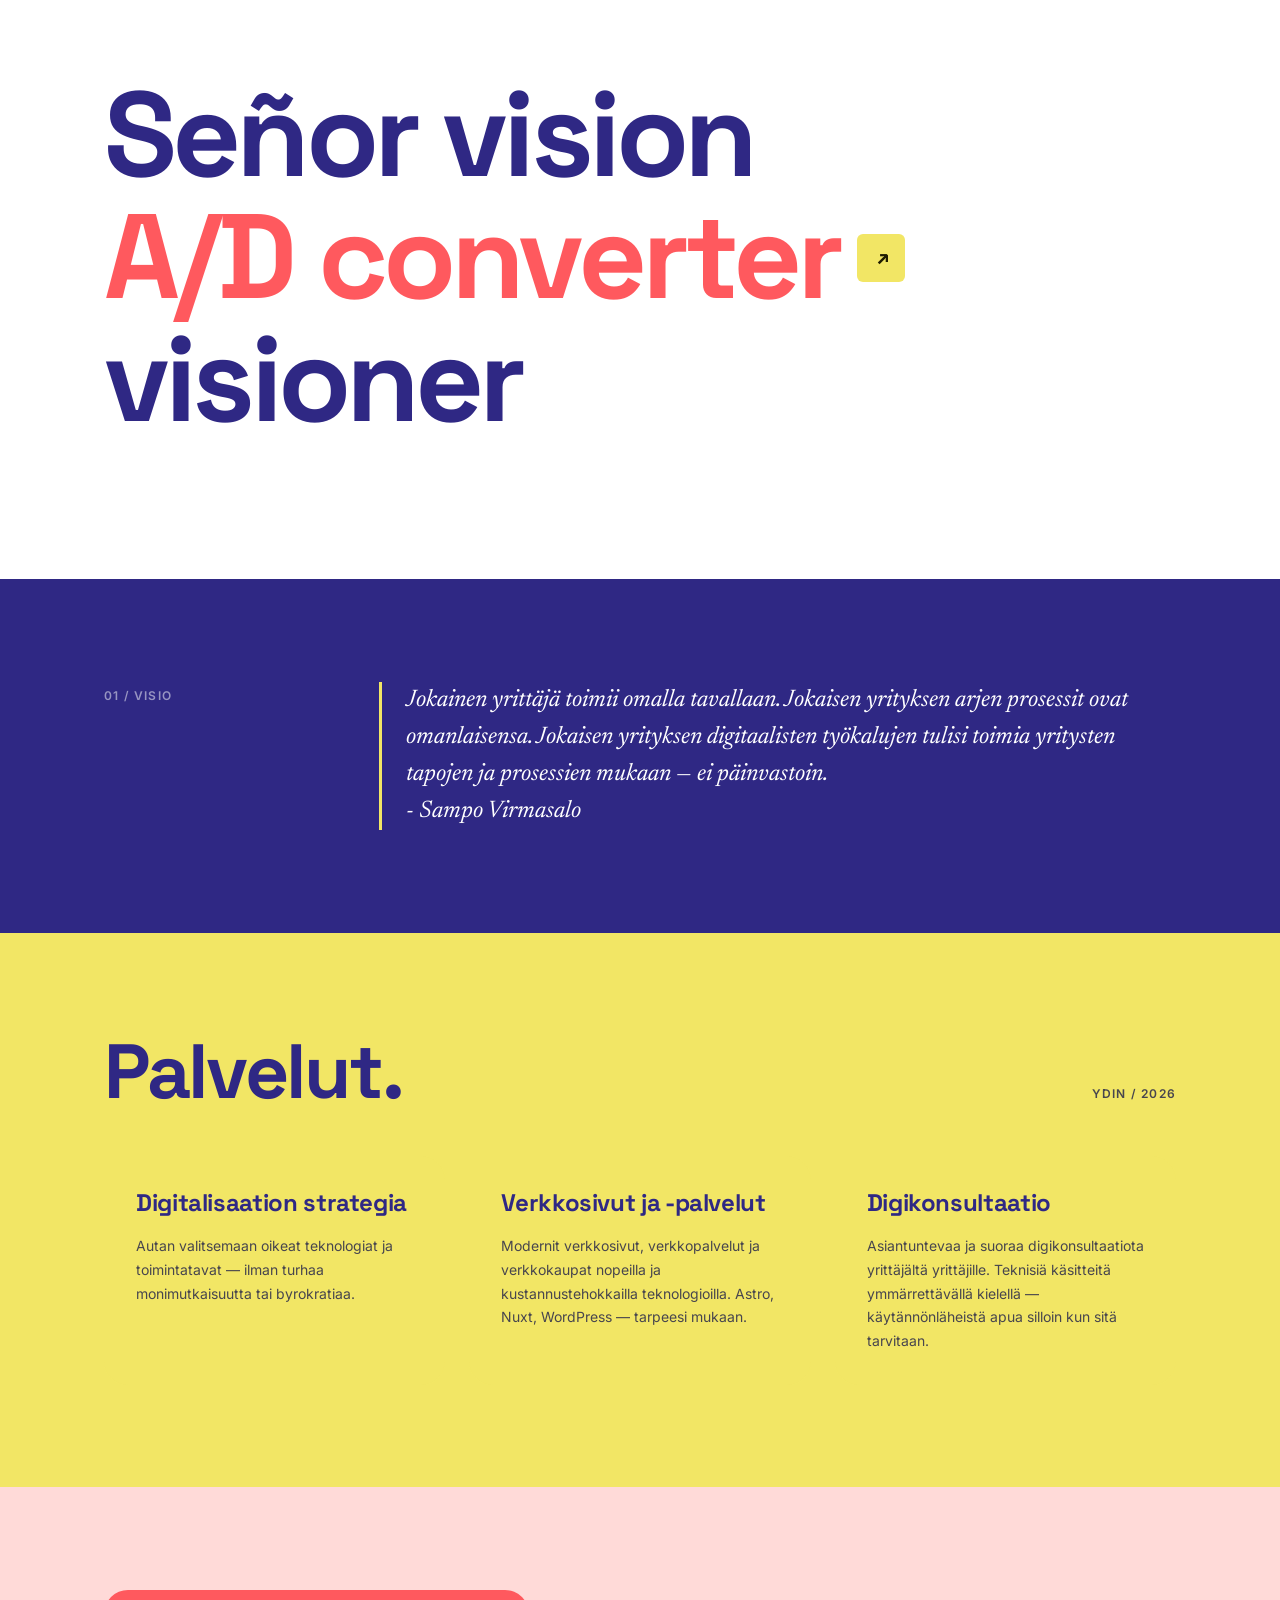
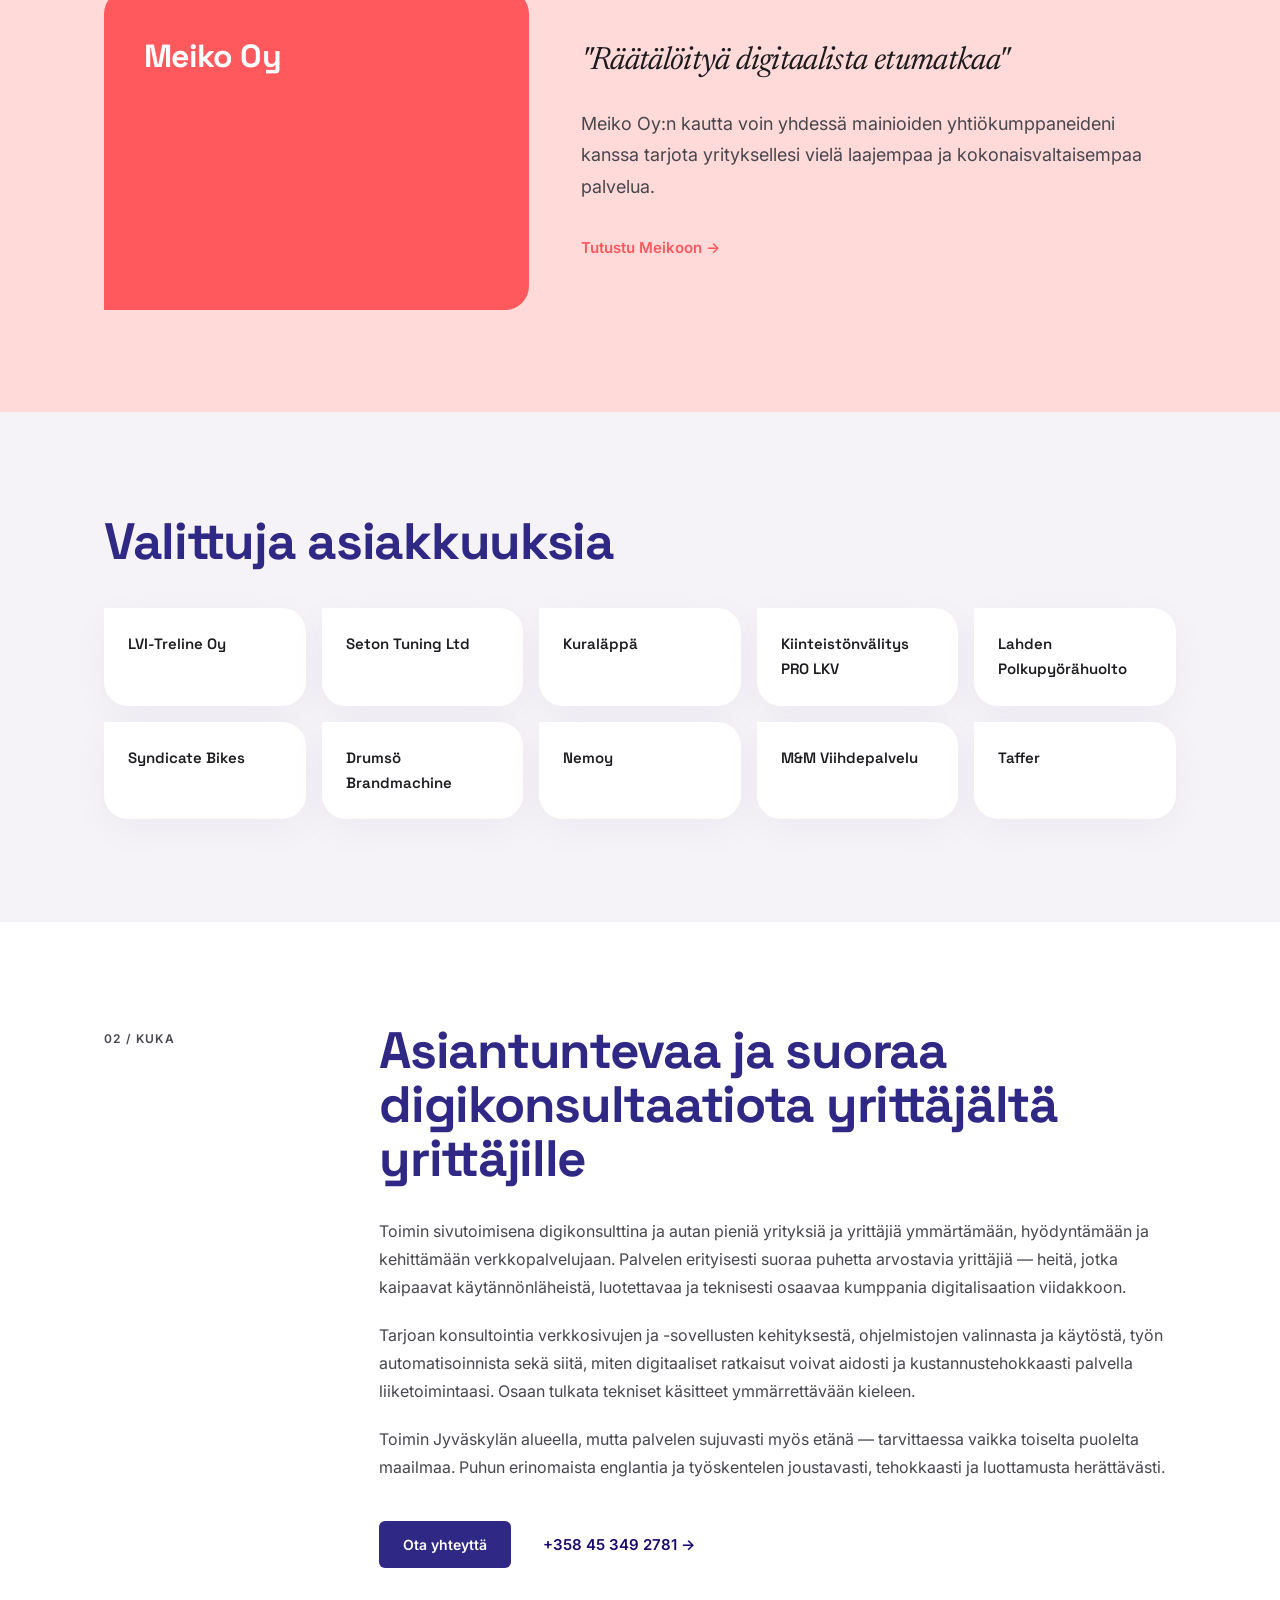
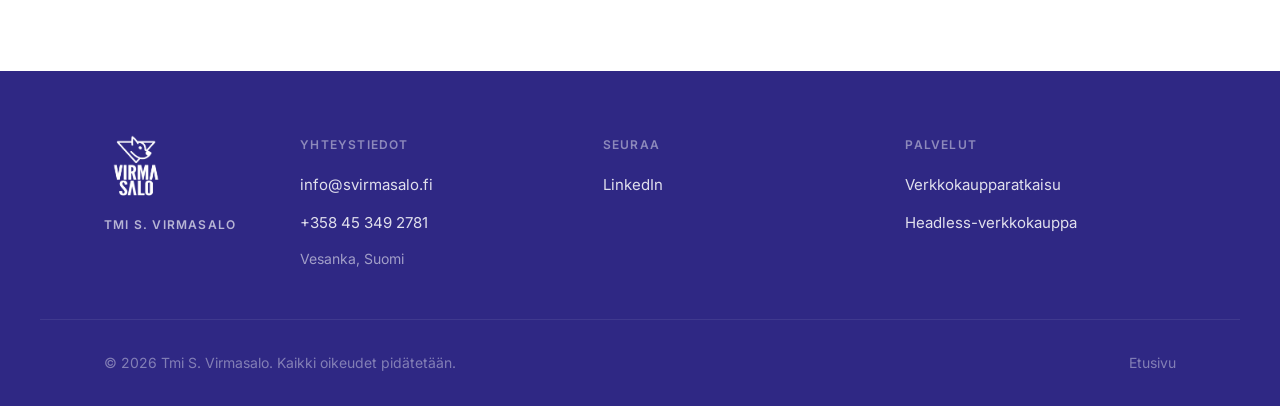
==== index.html @ 7a70f3d6 "🔥" ====
<!DOCTYPE html><html lang="fi"> <head><meta charset="UTF-8"><meta name="viewport" content="width=device-width, initial-scale=1.0"><title>Tmi S. Virmasalo</title><meta name="description" content="Tmi S. Virmasalo tarjoaa verkkoliiketoiminnan ratkaisuja, verkkosivusto-, verkkopalvelu-, verkkokauppa- ja toiminnanohjauskonsultaatiota. Asiantuntevaa digikonsultaatiota yrittäjältä yrittäjille."><link rel="canonical" href="https://svirmasalo.fi"><!-- Open Graph --><meta property="og:title" content="Tmi S. Virmasalo"><meta property="og:description" content="Tmi S. Virmasalo tarjoaa verkkoliiketoiminnan ratkaisuja, verkkosivusto-, verkkopalvelu-, verkkokauppa- ja toiminnanohjauskonsultaatiota. Asiantuntevaa digikonsultaatiota yrittäjältä yrittäjille."><meta property="og:url" content="https://svirmasalo.fi"><meta property="og:type" content="website"><meta property="og:site_name" content="Tmi S. Virmasalo"><meta property="og:image" content="https://svirmasalo.fi/assets/images/svirmasalo-logo-dark.png"><!-- Favicon --><link rel="icon" href="/assets/favicon/favicon.ico" type="image/x-icon"><link rel="icon" href="/assets/favicon/favicon-32x32.png" sizes="32x32" type="image/png"><link rel="icon" href="/assets/favicon/favicon-16x16.png" sizes="16x16" type="image/png"><link rel="apple-touch-icon" href="/assets/favicon/apple-touch-icon.png" sizes="180x180"><link rel="manifest" href="/assets/favicon/site.webmanifest"><!-- Fonts --><link rel="preconnect" href="https://fonts.googleapis.com"><link rel="preconnect" href="https://fonts.gstatic.com" crossorigin><link href="https://fonts.googleapis.com/css2?family=Space+Grotesk:wght@400;500;600;700&family=Newsreader:ital,wght@0,400;0,600;1,400;1,600&family=Inter:wght@400;500;600&display=swap" rel="stylesheet"><!-- Schema.org --><script type="application/ld+json">
      {
        "@context": "https://schema.org",
        "@type": "LocalBusiness",
        "name": "Tmi S. Virmasalo",
        "image": "https://svirmasalo.fi/assets/images/svirmasalo-logo-dark.png",
        "url": "https://svirmasalo.fi",
        "telephone": "+358453492781",
        "priceRange": "500-10000",
        "address": {
          "@type": "PostalAddress",
          "addressLocality": "Vesanka",
          "postalCode": "41940",
          "addressCountry": "FI"
        },
        "sameAs": ["https://www.linkedin.com/in/sampovirmasalo/"]
      }
    </script><script type="application/ld+json">
      {
        "@context": "https://schema.org",
        "@type": "Person",
        "name": "Sampo Virmasalo",
        "url": "https://svirmasalo.fi",
        "sameAs": "https://www.linkedin.com/in/sampovirmasalo/",
        "jobTitle": "Ohjelmistokehittäjä ja -konsultti",
        "worksFor": { "@type": "Organization", "name": "Tmi S. Virmasalo" }
      }
    </script><!-- Clarity (production only) --><script type="module">(window.location.hostname==="svirmasalo.fi"||window.location.hostname==="www.svirmasalo.fi")&&function(e,i,n,s,a,o,t){e[n]=e[n]||function(){(e[n].q=e[n].q||[]).push(arguments)},o=i.createElement(s),o.async=1,o.src="https://www.clarity.ms/tag/"+a,t=i.getElementsByTagName(s)[0],t.parentNode.insertBefore(o,t)}(window,document,"clarity","script","s6qa5ofepy");</script><link rel="stylesheet" href="/_astro/headless-verkkokaupan-perusteet.ozKaLNu5.css">
<link rel="stylesheet" href="/_astro/index.BFuuK-xe.css"></head> <body>   <section class="hero" data-astro-cid-j7pv25f6> <div class="container hero-inner" data-astro-cid-j7pv25f6> <div class="hero-headline-wrap" data-astro-cid-j7pv25f6> <h1 class="hero-headline display-xl" data-astro-cid-j7pv25f6> <span class="hero-line" data-astro-cid-j7pv25f6>Señor vision</span> <span class="hero-line hero-line--accent" data-astro-cid-j7pv25f6>
A/D converter
<a href="#palvelut" class="btn-arrow" aria-label="Siirry palveluihin" data-astro-cid-j7pv25f6>&#x2197;</a> </span> <span class="hero-line" data-astro-cid-j7pv25f6>visioner</span> </h1> </div> <div class="hero-sub" data-astro-cid-j7pv25f6> <p class="body-lg hero-desc" data-astro-cid-j7pv25f6></p> </div> </div> </section>  <section class="vision" data-astro-cid-j7pv25f6> <div class="container vision-inner" data-astro-cid-j7pv25f6> <div class="vision-label" data-astro-cid-j7pv25f6> <span class="label-md vision-tag" data-astro-cid-j7pv25f6>01 / Visio</span> </div> <div class="vision-body" data-astro-cid-j7pv25f6> <p class="vision-quote serif" data-astro-cid-j7pv25f6>
Jokainen yrittäjä toimii omalla tavallaan. Jokaisen yrityksen arjen
          prosessit ovat omanlaisensa. Jokaisen yrityksen digitaalisten
          työkalujen tulisi toimia yritysten tapojen ja prosessien mukaan&nbsp;—
          ei päinvastoin.<br data-astro-cid-j7pv25f6> <span data-astro-cid-j7pv25f6>- Sampo Virmasalo</span> </p> </div> </div> </section>  <section class="services section-pad" id="palvelut" data-astro-cid-j7pv25f6> <div class="container" data-astro-cid-j7pv25f6> <div class="services-header" data-astro-cid-j7pv25f6> <h2 class="display-lg services-title" data-astro-cid-j7pv25f6>Palvelut.</h2> <span class="label-md services-tag" data-astro-cid-j7pv25f6>Ydin / 2026</span> </div> <div class="services-grid" data-astro-cid-j7pv25f6> <article class="service-card card-notch" data-astro-cid-j7pv25f6> <h3 class="title-md service-card-title" data-astro-cid-j7pv25f6>Digitalisaation strategia</h3> <p class="body-sm service-card-desc" data-astro-cid-j7pv25f6>
Autan valitsemaan oikeat teknologiat ja toimintatavat — ilman turhaa
            monimutkaisuutta tai byrokratiaa.
</p> </article> <article class="service-card card-notch" data-astro-cid-j7pv25f6> <h3 class="title-md service-card-title" data-astro-cid-j7pv25f6>Verkkosivut ja -palvelut</h3> <p class="body-sm service-card-desc" data-astro-cid-j7pv25f6>
Modernit verkkosivut, verkkopalvelut ja verkkokaupat nopeilla ja
            kustannustehokkailla teknologioilla. Astro, Nuxt, WordPress —
            tarpeesi mukaan.
</p> </article> <article class="service-card card-notch" data-astro-cid-j7pv25f6> <h3 class="title-md service-card-title" data-astro-cid-j7pv25f6>Digikonsultaatio</h3> <p class="body-sm service-card-desc" data-astro-cid-j7pv25f6>
Asiantuntevaa ja suoraa digikonsultaatiota yrittäjältä yrittäjille.
            Teknisiä käsitteitä ymmärrettävällä kielellä — käytännönläheistä
            apua silloin kun sitä tarvitaan.
</p> </article> </div> </div> </section>  <section class="partnership section-pad" data-astro-cid-j7pv25f6> <div class="container partnership-inner" data-astro-cid-j7pv25f6> <div class="partnership-badge card-notch-alt" data-astro-cid-j7pv25f6> <div class="partnership-badge-text" data-astro-cid-j7pv25f6> <h2 class="title-lg partnership-name" data-astro-cid-j7pv25f6>Meiko Oy</h2> </div> </div> <div class="partnership-content" data-astro-cid-j7pv25f6> <blockquote class="partnership-quote serif title-lg" data-astro-cid-j7pv25f6>
"Räätälöityä digitaalista etumatkaa"
</blockquote> <p class="body-lg partnership-desc" data-astro-cid-j7pv25f6>
Meiko Oy:n kautta voin yhdessä mainioiden yhtiökumppaneideni kanssa
          tarjota yrityksellesi vielä laajempaa ja kokonaisvaltaisempaa
          palvelua.
</p> <a href="https://meiko.fi" class="btn-ghost" rel="noopener noreferrer" target="_blank" data-astro-cid-j7pv25f6>
Tutustu Meikoon &#x2192;
</a> </div> </div> </section>  <section class="clients section-pad" data-astro-cid-j7pv25f6> <div class="container" data-astro-cid-j7pv25f6> <h2 class="title-xl clients-title" data-astro-cid-j7pv25f6>Valittuja asiakkuuksia</h2> <div class="clients-grid" data-astro-cid-j7pv25f6> <a href="/lvi-treline-sai-modernin-ja-huolettoman-astro-verkkosivun" class="client-card card-notch" data-astro-cid-j7pv25f6>
LVI-Treline Oy
</a> <a href="/moderni-lahestymistapa-yksinkertaisen-verkkokaupan-toteutukseen-seton-tuning" class="client-card card-notch" data-astro-cid-j7pv25f6>
Seton Tuning Ltd
</a> <a href="/raataloity-verkkopalvelu-suomen-johtavalle-maastopyoramedialle-kuralappa" class="client-card card-notch" data-astro-cid-j7pv25f6>
Kuraläppä
</a> <a href="/kiinteistonvalitys-pro-case-esimerkki" class="client-card card-notch" data-astro-cid-j7pv25f6>
Kiinteistönvälitys PRO LKV
</a> <a href="https://pyorakauppa.fi" class="client-card card-notch" rel="noopener noreferrer" target="_blank" data-astro-cid-j7pv25f6>
Lahden Polkupyörähuolto
</a> <a href="https://4130.fi" class="client-card card-notch" rel="noopener noreferrer" target="_blank" data-astro-cid-j7pv25f6>
Syndicate Bikes
</a> <a href="https://brandmachine.fi" class="client-card card-notch" rel="noopener noreferrer" target="_blank" data-astro-cid-j7pv25f6>
Drumsö Brandmachine
</a> <a href="https://nemoy.fi" class="client-card card-notch" rel="noopener noreferrer" target="_blank" data-astro-cid-j7pv25f6>
Nemoy
</a> <a href="https://viihdepalvelu.fi" class="client-card card-notch" rel="noopener noreferrer" target="_blank" data-astro-cid-j7pv25f6>
M&amp;M Viihdepalvelu
</a> <a href="https://taffer.fi" class="client-card card-notch" rel="noopener noreferrer" target="_blank" data-astro-cid-j7pv25f6>
Taffer
</a> </div> </div> </section>  <section class="about section-pad" data-astro-cid-j7pv25f6> <div class="container about-inner" data-astro-cid-j7pv25f6> <div class="about-label" data-astro-cid-j7pv25f6> <span class="label-md about-tag" data-astro-cid-j7pv25f6>02 / Kuka</span> </div> <div class="about-body" data-astro-cid-j7pv25f6> <h2 class="title-xl about-heading" data-astro-cid-j7pv25f6>
Asiantuntevaa ja suoraa digikonsultaatiota yrittäjältä yrittäjille
</h2> <div class="about-text prose" data-astro-cid-j7pv25f6> <p data-astro-cid-j7pv25f6>
Toimin sivutoimisena digikonsulttina ja autan pieniä yrityksiä ja
            yrittäjiä ymmärtämään, hyödyntämään ja kehittämään
            verkkopalvelujaan. Palvelen erityisesti suoraa puhetta arvostavia
            yrittäjiä — heitä, jotka kaipaavat käytännönläheistä, luotettavaa ja
            teknisesti osaavaa kumppania digitalisaation viidakkoon.
</p> <p data-astro-cid-j7pv25f6>
Tarjoan konsultointia verkkosivujen ja -sovellusten kehityksestä,
            ohjelmistojen valinnasta ja käytöstä, työn automatisoinnista sekä
            siitä, miten digitaaliset ratkaisut voivat aidosti ja
            kustannustehokkaasti palvella liiketoimintaasi. Osaan tulkata
            tekniset käsitteet ymmärrettävään kieleen.
</p> <p data-astro-cid-j7pv25f6>
Toimin Jyväskylän alueella, mutta palvelen sujuvasti myös etänä —
            tarvittaessa vaikka toiselta puolelta maailmaa. Puhun erinomaista
            englantia ja työskentelen joustavasti, tehokkaasti ja luottamusta
            herättävästi.
</p> </div> <div class="about-contact" data-astro-cid-j7pv25f6> <a href="mailto:info@svirmasalo.fi" class="btn btn-primary" data-astro-cid-j7pv25f6>
Ota yhteyttä
</a> <a href="tel:+358453492781" class="btn-ghost" data-astro-cid-j7pv25f6>
+358&nbsp;45&nbsp;349&nbsp;2781 &#x2192;
</a> </div> </div> </div> </section>  <footer class="site-footer" data-astro-cid-sz7xmlte> <div class="container footer-inner" data-astro-cid-sz7xmlte> <div class="footer-brand" data-astro-cid-sz7xmlte> <a href="/" class="footer-logo-link" aria-label="Etusivulle" data-astro-cid-sz7xmlte> <img src="/assets/images/svirmasalo-logo-dark.png" alt="Tmi S. Virmasalo logo" width="64" height="64" class="footer-logo" data-astro-cid-sz7xmlte> </a> <span class="footer-brand-name label-md" data-astro-cid-sz7xmlte>Tmi S. Virmasalo</span> </div> <div class="footer-cols" data-astro-cid-sz7xmlte> <div class="footer-col" data-astro-cid-sz7xmlte> <p class="label-md footer-col-heading" data-astro-cid-sz7xmlte>Yhteystiedot</p> <ul class="footer-links" data-astro-cid-sz7xmlte> <li data-astro-cid-sz7xmlte><a href="mailto:info@svirmasalo.fi" data-astro-cid-sz7xmlte>info@svirmasalo.fi</a></li> <li data-astro-cid-sz7xmlte><a href="tel:+358453492781" data-astro-cid-sz7xmlte>+358&nbsp;45&nbsp;349&nbsp;2781</a></li> <li class="body-sm" style="color: var(--on-primary); opacity: 0.55;" data-astro-cid-sz7xmlte>Vesanka, Suomi</li> </ul> </div> <div class="footer-col" data-astro-cid-sz7xmlte> <p class="label-md footer-col-heading" data-astro-cid-sz7xmlte>Seuraa</p> <ul class="footer-links" data-astro-cid-sz7xmlte> <li data-astro-cid-sz7xmlte> <a href="https://www.linkedin.com/in/sampovirmasalo/" rel="noopener noreferrer" target="_blank" data-astro-cid-sz7xmlte>
LinkedIn
</a> </li> </ul> </div> <div class="footer-col" data-astro-cid-sz7xmlte> <p class="label-md footer-col-heading" data-astro-cid-sz7xmlte>Palvelut</p> <ul class="footer-links" data-astro-cid-sz7xmlte> <li data-astro-cid-sz7xmlte><a href="/verkkokaupparatkaisu" data-astro-cid-sz7xmlte>Verkkokaupparatkaisu</a></li> <li data-astro-cid-sz7xmlte><a href="/headless-verkkokaupan-perusteet" data-astro-cid-sz7xmlte>Headless-verkkokauppa</a></li> </ul> </div> </div> </div> <div class="container footer-bottom" data-astro-cid-sz7xmlte> <p class="body-sm footer-copy" data-astro-cid-sz7xmlte>
&copy; 2026 Tmi S. Virmasalo. Kaikki oikeudet pidätetään.
</p> <nav class="footer-legal" aria-label="Juridinen" data-astro-cid-sz7xmlte> <a href="/" class="body-sm" data-astro-cid-sz7xmlte>Etusivu</a> </nav> </div> </footer>  </body></html>
---- _astro/headless-verkkokaupan-perusteet.ozKaLNu5.css ----
:root{--primary: #180A6F;--primary-container: #2F2884;--primary-fixed: #E3DFFF;--on-primary: #FFFFFF;--secondary: #676000;--secondary-fixed: #F2E665;--on-secondary-fixed:#1F1C00;--tertiary: #4C0009;--tertiary-fixed: #FFDAD8;--tertiary-accent: #FF595E;--surface: #FBF8FD;--surface-dim: #DAD8DC;--surface-container-lowest: #FFFFFF;--surface-container-low: #F5F3F7;--surface-container: #EFEDF2;--surface-container-high: #E9E7EC;--surface-container-highest: #E3E1E6;--on-surface: #1C1B1F;--on-surface-variant: #48464E;--outline-variant: #CAC8CF;--font-display: "Space Grotesk", system-ui, sans-serif;--font-serif: "Newsreader", Georgia, serif;--font-body: "Inter", system-ui, sans-serif;--sp-1: .25rem;--sp-2: .5rem;--sp-3: .75rem;--sp-4: 1rem;--sp-5: 1.25rem;--sp-6: 1.5rem;--sp-8: 2rem;--sp-10: 2.5rem;--sp-12: 3rem;--sp-16: 4rem;--sp-20: 5rem;--sp-24: 6rem;--sp-32: 8rem;--radius-sm: .25rem;--radius-md: .375rem;--radius-lg: .75rem;--radius-xl: 1.5rem;--radius-2xl: 2rem;--radius-full: 9999px;--shadow-ambient: 0 10px 40px 0 rgba(24, 10, 111, .04);--shadow-float: 0 20px 40px 0 rgba(24, 10, 111, .08);--container-max: 1200px;--grid-gap: clamp(var(--sp-6), 4vw, var(--sp-16));--section-pad-y: clamp(var(--sp-16), 8vw, var(--sp-32));--page-pad-x: clamp(var(--sp-6), 6vw, var(--sp-16))}*,*:before,*:after{box-sizing:border-box;margin:0;padding:0}html{scroll-behavior:smooth}body{font-family:var(--font-body);font-size:1rem;line-height:1.65;color:var(--on-surface);background:var(--surface);-webkit-font-smoothing:antialiased}img,svg{display:block;max-width:100%;height:auto}a{color:inherit;text-underline-offset:3px}a:hover{opacity:.75}ul,ol{list-style:none}h1,h2,h3,h4,h5,h6{font-family:var(--font-display);font-weight:700;line-height:1.05;letter-spacing:-.025em}.display-xl{font-size:clamp(3.5rem,10vw,7.5rem);line-height:.92;letter-spacing:-.04em}.display-lg{font-size:clamp(2.5rem,6vw,5rem);line-height:.95;letter-spacing:-.03em}.title-xl{font-size:clamp(2rem,4vw,3.5rem);line-height:1.05;letter-spacing:-.025em}.title-lg{font-size:clamp(1.5rem,2.5vw,2.25rem);line-height:1.15;letter-spacing:-.02em}.title-md{font-size:clamp(1.125rem,2vw,1.5rem);line-height:1.25;letter-spacing:-.015em}.body-lg{font-size:1.125rem;line-height:1.75;font-family:var(--font-body);font-weight:400}.body-md{font-size:1rem;line-height:1.65}.body-sm{font-size:.875rem;line-height:1.6;font-family:var(--font-body)}.label-md{font-family:var(--font-body);font-size:.75rem;font-weight:600;letter-spacing:.1em;text-transform:uppercase}.serif{font-family:var(--font-serif);font-weight:400}.container{width:100%;max-width:var(--container-max);margin-inline:auto;padding-inline:var(--page-pad-x)}.section-pad{padding-block:var(--section-pad-y)}.btn{display:inline-flex;align-items:center;gap:var(--sp-2);font-family:var(--font-body);font-size:.875rem;font-weight:600;text-decoration:none;border:none;cursor:pointer;transition:opacity .2s ease,transform .2s ease;border-radius:var(--radius-md);padding:var(--sp-3) var(--sp-6)}.btn:hover{opacity:.88}.btn-primary{background:var(--primary-container);color:var(--on-primary)}.btn-secondary{background:var(--secondary-fixed);color:var(--on-secondary-fixed)}.btn-arrow{display:inline-flex;align-items:center;justify-content:center;width:3rem;height:3rem;background:var(--secondary-fixed);color:var(--on-secondary-fixed);border-radius:var(--radius-md);text-decoration:none;font-size:1.25rem;font-weight:700;transition:transform .2s ease;flex-shrink:0}.btn-arrow:hover{transform:translate(3px,-3px);opacity:1}.btn-ghost{display:inline-flex;align-items:center;gap:var(--sp-2);background:transparent;color:var(--primary);font-family:var(--font-body);font-size:.9375rem;font-weight:600;text-decoration:none;padding:0;transition:gap .2s ease}.btn-ghost:hover{gap:var(--sp-4);opacity:1}.card-notch{border-radius:0 var(--radius-xl) var(--radius-xl) var(--radius-xl)}.card-notch-alt{border-radius:var(--radius-xl) var(--radius-xl) var(--radius-xl) 0}.geo-circle{border-radius:var(--radius-full);flex-shrink:0}.geo-accent{display:flex;align-items:center;justify-content:center;position:relative}.prose h2{font-family:var(--font-display);font-size:clamp(1.25rem,2.5vw,1.875rem);font-weight:700;letter-spacing:-.02em;margin-top:var(--sp-12);margin-bottom:var(--sp-4);color:var(--on-surface)}.prose h2:first-child{margin-top:0}.prose h3{font-family:var(--font-display);font-size:1.125rem;font-weight:700;margin-top:var(--sp-8);margin-bottom:var(--sp-3)}.prose p{font-size:1rem;line-height:1.75;margin-bottom:var(--sp-5);color:var(--on-surface-variant)}.prose p:last-child{margin-bottom:0}.prose ul,.prose ol{padding-left:var(--sp-6);margin-bottom:var(--sp-5)}.prose ul{list-style:disc}.prose ol{list-style:decimal}.prose li{font-size:1rem;line-height:1.75;margin-bottom:var(--sp-2);color:var(--on-surface-variant)}.prose strong{font-weight:700;color:var(--on-surface)}.prose em{font-style:italic}.prose a{color:var(--primary-container);text-decoration:underline}.prose blockquote{border-left:3px solid var(--secondary-fixed);padding:var(--sp-4) var(--sp-6);background:var(--surface-container-low);border-radius:0 var(--radius-lg) var(--radius-lg) 0;margin-block:var(--sp-8);font-family:var(--font-serif);font-size:1.125rem;line-height:1.7;color:var(--on-surface)}.prose img{border-radius:var(--radius-lg);margin-block:var(--sp-8);width:100%}@media (max-width: 768px){.hide-mobile{display:none!important}}@media (min-width: 769px){.hide-desktop{display:none!important}}.site-footer[data-astro-cid-sz7xmlte]{background:var(--primary-container);color:var(--on-primary);padding-top:var(--sp-16);padding-bottom:var(--sp-8)}.footer-inner[data-astro-cid-sz7xmlte]{display:grid;grid-template-columns:auto 1fr;gap:var(--sp-16);align-items:start;padding-bottom:var(--sp-12)}.footer-brand[data-astro-cid-sz7xmlte]{display:flex;flex-direction:column;align-items:flex-start;gap:var(--sp-4)}.footer-logo-link[data-astro-cid-sz7xmlte]{text-decoration:none;opacity:1}.footer-logo-link[data-astro-cid-sz7xmlte]:hover{opacity:.85}.footer-logo[data-astro-cid-sz7xmlte]{width:64px;height:64px;border-radius:var(--radius-md);filter:brightness(0) invert(1)}.footer-brand-name[data-astro-cid-sz7xmlte]{color:var(--on-primary);opacity:.65}.footer-cols[data-astro-cid-sz7xmlte]{display:grid;grid-template-columns:repeat(3,1fr);gap:var(--sp-8)}.footer-col-heading[data-astro-cid-sz7xmlte]{color:var(--on-primary);opacity:.45;margin-bottom:var(--sp-4)}.footer-links[data-astro-cid-sz7xmlte]{display:flex;flex-direction:column;gap:var(--sp-3);list-style:none}.footer-links[data-astro-cid-sz7xmlte] a[data-astro-cid-sz7xmlte]{text-decoration:none;font-size:.9375rem;color:var(--on-primary);opacity:.85;transition:opacity .15s}.footer-links[data-astro-cid-sz7xmlte] a[data-astro-cid-sz7xmlte]:hover{opacity:1}.footer-bottom[data-astro-cid-sz7xmlte]{display:flex;align-items:center;justify-content:space-between;padding-top:var(--sp-8);border-top:1px solid rgba(255,255,255,.08)}.footer-copy[data-astro-cid-sz7xmlte]{opacity:.4;color:var(--on-primary)}.footer-legal[data-astro-cid-sz7xmlte]{display:flex;gap:var(--sp-6)}.footer-legal[data-astro-cid-sz7xmlte] a[data-astro-cid-sz7xmlte]{text-decoration:none;color:var(--on-primary);opacity:.4}.footer-legal[data-astro-cid-sz7xmlte] a[data-astro-cid-sz7xmlte]:hover{opacity:.7}@media (max-width: 900px){.footer-inner[data-astro-cid-sz7xmlte]{grid-template-columns:1fr;gap:var(--sp-10)}.footer-cols[data-astro-cid-sz7xmlte]{grid-template-columns:repeat(2,1fr)}}@media (max-width: 560px){.footer-cols[data-astro-cid-sz7xmlte]{grid-template-columns:1fr;gap:var(--sp-8)}.footer-bottom[data-astro-cid-sz7xmlte]{flex-direction:column;align-items:flex-start;gap:var(--sp-4)}}
---- _astro/index.BFuuK-xe.css ----
.hero[data-astro-cid-j7pv25f6]{background:var(--surface-container-lowest);padding-top:var(--sp-20);padding-bottom:var(--sp-16);position:relative;overflow:hidden}.hero-inner[data-astro-cid-j7pv25f6]{display:grid;grid-template-columns:1fr auto;gap:var(--sp-12);align-items:end}.hero-headline-wrap[data-astro-cid-j7pv25f6]{grid-column:1 / -1}.hero-headline[data-astro-cid-j7pv25f6]{display:flex;flex-direction:column;gap:.1em;color:var(--primary-container)}.hero-line[data-astro-cid-j7pv25f6]{display:flex;align-items:center;gap:var(--sp-4)}.hero-line--accent[data-astro-cid-j7pv25f6]{color:var(--tertiary-accent)}.hero-sub[data-astro-cid-j7pv25f6]{grid-column:1 / 2;max-width:560px;margin-top:var(--sp-8)}.hero-desc[data-astro-cid-j7pv25f6]{color:var(--on-surface-variant)}.hero-geo[data-astro-cid-j7pv25f6]{position:absolute;top:-4rem;right:-4rem;pointer-events:none}.hero-geo-circle[data-astro-cid-j7pv25f6]{border-radius:var(--radius-full);position:absolute}.hero-geo-circle--lg[data-astro-cid-j7pv25f6]{width:28rem;height:28rem;background:var(--primary-fixed);opacity:.35;top:0;right:0}.hero-geo-circle--sm[data-astro-cid-j7pv25f6]{width:12rem;height:12rem;background:var(--secondary-fixed);opacity:.45;top:10rem;right:10rem}.vision[data-astro-cid-j7pv25f6]{background:var(--primary-container);padding-block:var(--section-pad-y);color:var(--on-primary)}.vision-inner[data-astro-cid-j7pv25f6]{display:grid;grid-template-columns:14rem 1fr;gap:var(--grid-gap);align-items:start}.vision-tag[data-astro-cid-j7pv25f6]{color:var(--on-primary);opacity:.5;padding-top:.35em}.vision-text[data-astro-cid-j7pv25f6]{color:var(--on-primary);opacity:.85;margin-bottom:var(--sp-8)}.vision-quote[data-astro-cid-j7pv25f6]{font-family:var(--font-serif);font-size:clamp(1.125rem,2vw,1.5rem);line-height:1.55;color:var(--on-primary);border-left:3px solid var(--secondary-fixed);padding-left:var(--sp-6);font-style:italic}.services[data-astro-cid-j7pv25f6]{background:var(--secondary-fixed)}.services-header[data-astro-cid-j7pv25f6]{display:flex;align-items:baseline;justify-content:space-between;margin-bottom:var(--sp-12);flex-wrap:wrap;gap:var(--sp-4)}.services-title[data-astro-cid-j7pv25f6]{color:var(--primary-container)}.services-tag[data-astro-cid-j7pv25f6]{color:var(--on-surface-variant)}.services-grid[data-astro-cid-j7pv25f6]{display:grid;grid-template-columns:repeat(3,1fr);gap:var(--sp-6)}.service-card[data-astro-cid-j7pv25f6]{background:var(--secondary-fixed);padding:var(--sp-8)}.service-card-title[data-astro-cid-j7pv25f6]{font-family:var(--font-display);color:var(--primary-container);margin-bottom:var(--sp-4)}.service-card-desc[data-astro-cid-j7pv25f6]{color:var(--on-surface-variant);line-height:1.7}.partnership[data-astro-cid-j7pv25f6]{background:var(--tertiary-fixed)}.partnership-inner[data-astro-cid-j7pv25f6]{display:grid;grid-template-columns:1fr 1.4fr;gap:var(--grid-gap);align-items:center}.partnership-badge[data-astro-cid-j7pv25f6]{background:var(--tertiary-accent);padding:var(--sp-10);display:flex;flex-direction:column;gap:var(--sp-6);min-height:20rem;justify-content:space-between;position:relative;overflow:hidden}.partnership-geo[data-astro-cid-j7pv25f6]{position:absolute;top:-3rem;right:-3rem}.partnership-diamond[data-astro-cid-j7pv25f6]{width:12rem;height:12rem;background:#ff595e2e;transform:rotate(45deg);border-radius:var(--radius-md)}.partnership-badge-text[data-astro-cid-j7pv25f6]{position:relative;z-index:1}.partnership-name[data-astro-cid-j7pv25f6]{color:var(--on-primary);margin-top:var(--sp-2)}.partnership-quote[data-astro-cid-j7pv25f6]{font-family:var(--font-serif);font-style:italic;color:var(--on-surface);margin-bottom:var(--sp-6);line-height:1.4}.partnership-desc[data-astro-cid-j7pv25f6]{color:var(--on-surface-variant);margin-bottom:var(--sp-8)}.partnership[data-astro-cid-j7pv25f6] .btn-ghost[data-astro-cid-j7pv25f6]{color:var(--tertiary-accent)}.clients[data-astro-cid-j7pv25f6]{background:var(--surface-container-low)}.clients-title[data-astro-cid-j7pv25f6]{color:var(--primary-container);margin-bottom:var(--sp-10)}.clients-grid[data-astro-cid-j7pv25f6]{display:grid;grid-template-columns:repeat(auto-fill,minmax(200px,1fr));gap:var(--sp-4)}.client-card[data-astro-cid-j7pv25f6]{background:var(--surface-container-lowest);padding:var(--sp-6) var(--sp-6);font-family:var(--font-display);font-size:.9375rem;font-weight:600;color:var(--on-surface);text-decoration:none;display:block;box-shadow:var(--shadow-ambient);transition:transform .2s ease,box-shadow .2s ease}.client-card[data-astro-cid-j7pv25f6]:hover{transform:translateY(-2px);box-shadow:var(--shadow-float);opacity:1}.about[data-astro-cid-j7pv25f6]{background:var(--surface-container-lowest)}.about-inner[data-astro-cid-j7pv25f6]{display:grid;grid-template-columns:14rem 1fr;gap:var(--grid-gap);align-items:start}.about-tag[data-astro-cid-j7pv25f6]{color:var(--on-surface-variant);padding-top:.35em}.about-heading[data-astro-cid-j7pv25f6]{color:var(--primary-container);margin-bottom:var(--sp-8)}.about-text[data-astro-cid-j7pv25f6]{margin-bottom:var(--sp-10)}.about-contact[data-astro-cid-j7pv25f6]{display:flex;align-items:center;gap:var(--sp-8);flex-wrap:wrap}@media (max-width: 900px){.hero-inner[data-astro-cid-j7pv25f6]{grid-template-columns:1fr}.vision-inner[data-astro-cid-j7pv25f6]{grid-template-columns:1fr;gap:var(--sp-8)}.vision-label[data-astro-cid-j7pv25f6]{display:none}.services-grid[data-astro-cid-j7pv25f6]{grid-template-columns:1fr 1fr}.partnership-inner[data-astro-cid-j7pv25f6],.about-inner[data-astro-cid-j7pv25f6]{grid-template-columns:1fr}.about-label[data-astro-cid-j7pv25f6]{display:none}}@media (max-width: 600px){.services-grid[data-astro-cid-j7pv25f6]{grid-template-columns:1fr}.clients-grid[data-astro-cid-j7pv25f6]{grid-template-columns:1fr 1fr}.hero-headline[data-astro-cid-j7pv25f6]{gap:.05em}.services-header[data-astro-cid-j7pv25f6]{flex-direction:column}}@media (max-width: 400px){.clients-grid[data-astro-cid-j7pv25f6]{grid-template-columns:1fr}}
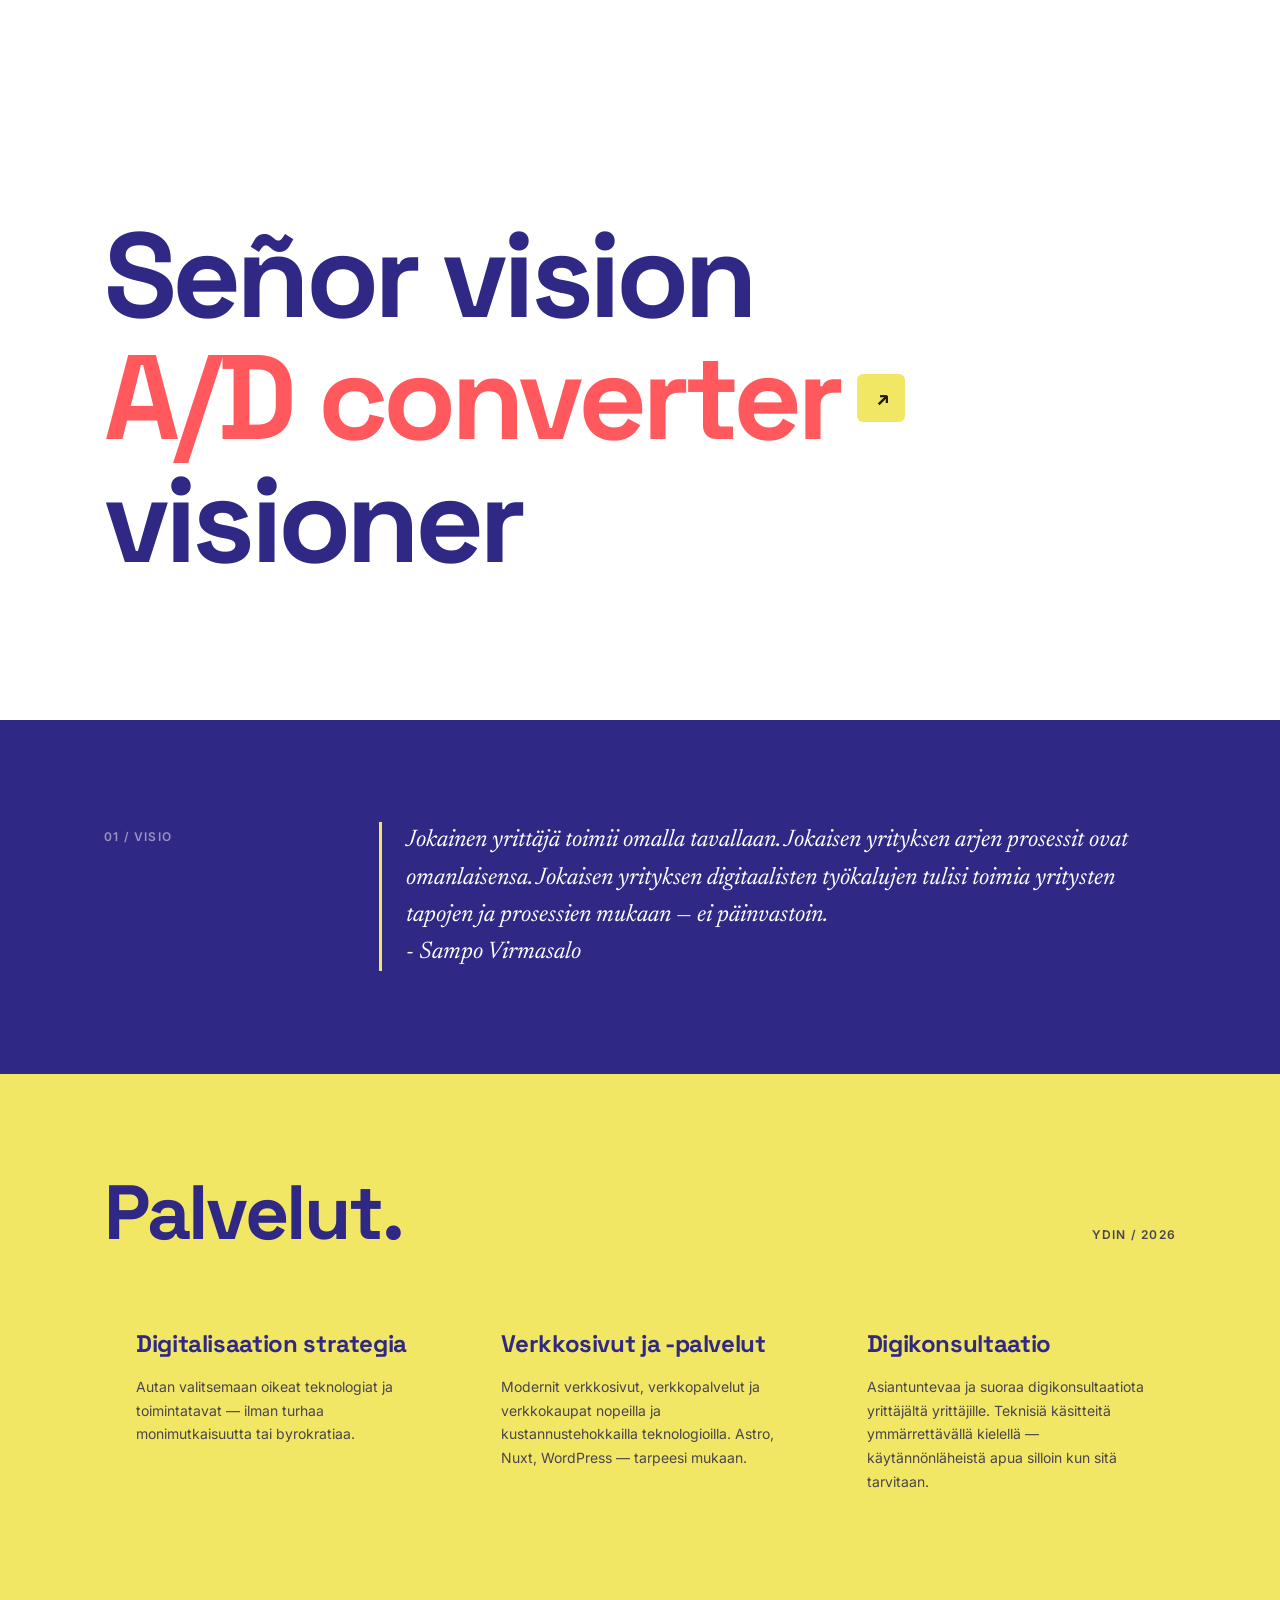
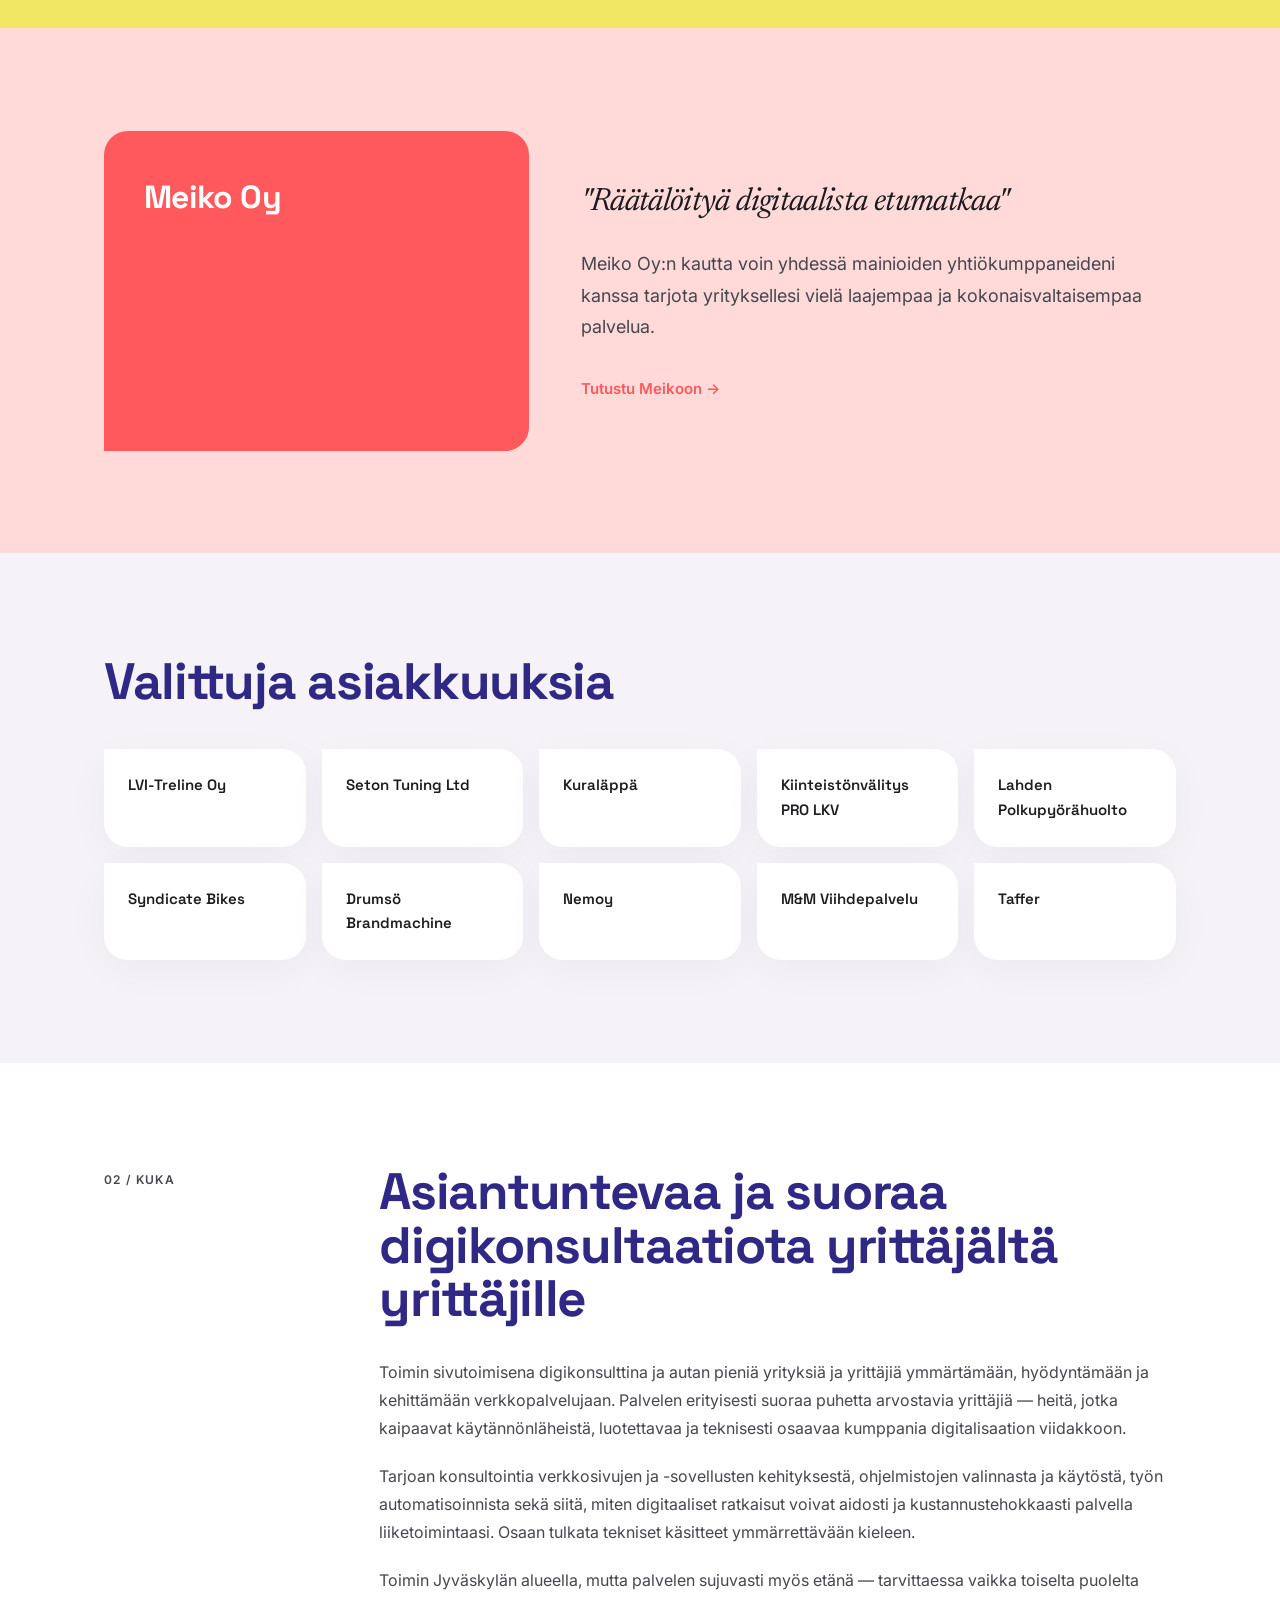
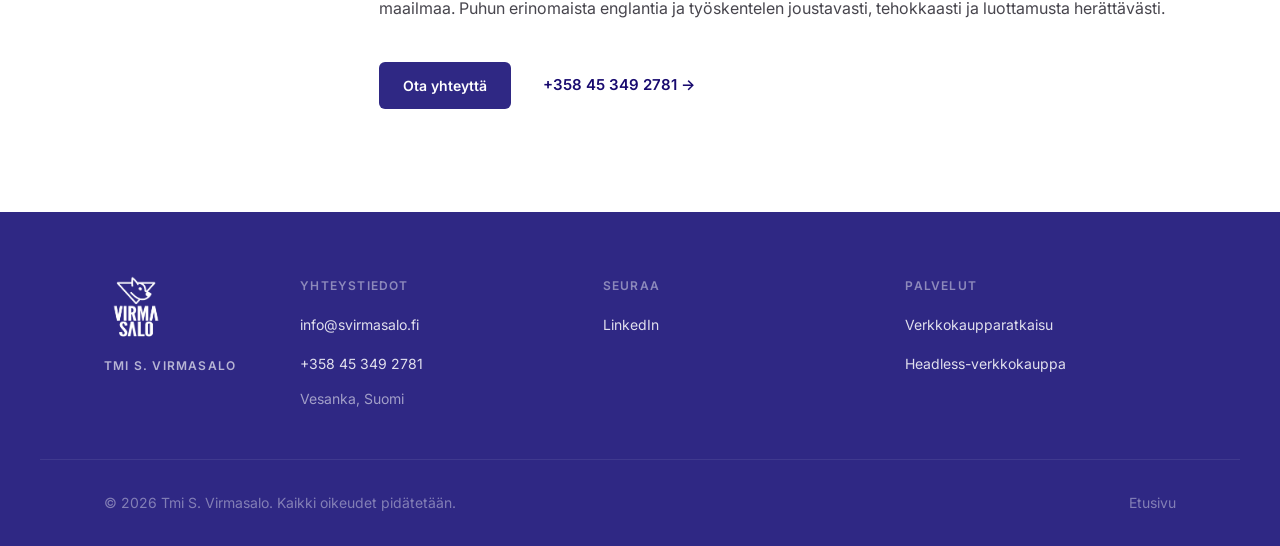
==== commit 70294509: "Fixed styles of case pages etc." ====
--- a/index.html
+++ b/index.html
@@ -25,8 +25,8 @@
         "jobTitle": "Ohjelmistokehittäjä ja -konsultti",
         "worksFor": { "@type": "Organization", "name": "Tmi S. Virmasalo" }
       }
-    </script><!-- Clarity (production only) --><script type="module">(window.location.hostname==="svirmasalo.fi"||window.location.hostname==="www.svirmasalo.fi")&&function(e,i,n,s,a,o,t){e[n]=e[n]||function(){(e[n].q=e[n].q||[]).push(arguments)},o=i.createElement(s),o.async=1,o.src="https://www.clarity.ms/tag/"+a,t=i.getElementsByTagName(s)[0],t.parentNode.insertBefore(o,t)}(window,document,"clarity","script","s6qa5ofepy");</script><link rel="stylesheet" href="/_astro/headless-verkkokaupan-perusteet.ozKaLNu5.css">
-<link rel="stylesheet" href="/_astro/index.BFuuK-xe.css"></head> <body>   <section class="hero" data-astro-cid-j7pv25f6> <div class="container hero-inner" data-astro-cid-j7pv25f6> <div class="hero-headline-wrap" data-astro-cid-j7pv25f6> <h1 class="hero-headline display-xl" data-astro-cid-j7pv25f6> <span class="hero-line" data-astro-cid-j7pv25f6>Señor vision</span> <span class="hero-line hero-line--accent" data-astro-cid-j7pv25f6>
+    </script><link rel="stylesheet" href="/_astro/headless-verkkokaupan-perusteet.ZqwnJBQj.css">
+<link rel="stylesheet" href="/_astro/index.B3tx5RAO.css"></head> <body> <main>   <section class="hero" data-astro-cid-j7pv25f6> <div class="container hero-inner" data-astro-cid-j7pv25f6> <div class="hero-headline-wrap" data-astro-cid-j7pv25f6> <h1 class="hero-headline display-xl" data-astro-cid-j7pv25f6> <span class="hero-line" data-astro-cid-j7pv25f6>Señor vision</span> <span class="hero-line hero-line--accent" data-astro-cid-j7pv25f6>
 A/D converter
 <a href="#palvelut" class="btn-arrow" aria-label="Siirry palveluihin" data-astro-cid-j7pv25f6>&#x2197;</a> </span> <span class="hero-line" data-astro-cid-j7pv25f6>visioner</span> </h1> </div> <div class="hero-sub" data-astro-cid-j7pv25f6> <p class="body-lg hero-desc" data-astro-cid-j7pv25f6></p> </div> </div> </section>  <section class="vision" data-astro-cid-j7pv25f6> <div class="container vision-inner" data-astro-cid-j7pv25f6> <div class="vision-label" data-astro-cid-j7pv25f6> <span class="label-md vision-tag" data-astro-cid-j7pv25f6>01 / Visio</span> </div> <div class="vision-body" data-astro-cid-j7pv25f6> <p class="vision-quote serif" data-astro-cid-j7pv25f6>
 Jokainen yrittäjä toimii omalla tavallaan. Jokaisen yrityksen arjen
@@ -94,7 +94,7 @@
 Ota yhteyttä
 </a> <a href="tel:+358453492781" class="btn-ghost" data-astro-cid-j7pv25f6>
 +358&nbsp;45&nbsp;349&nbsp;2781 &#x2192;
-</a> </div> </div> </div> </section>  <footer class="site-footer" data-astro-cid-sz7xmlte> <div class="container footer-inner" data-astro-cid-sz7xmlte> <div class="footer-brand" data-astro-cid-sz7xmlte> <a href="/" class="footer-logo-link" aria-label="Etusivulle" data-astro-cid-sz7xmlte> <img src="/assets/images/svirmasalo-logo-dark.png" alt="Tmi S. Virmasalo logo" width="64" height="64" class="footer-logo" data-astro-cid-sz7xmlte> </a> <span class="footer-brand-name label-md" data-astro-cid-sz7xmlte>Tmi S. Virmasalo</span> </div> <div class="footer-cols" data-astro-cid-sz7xmlte> <div class="footer-col" data-astro-cid-sz7xmlte> <p class="label-md footer-col-heading" data-astro-cid-sz7xmlte>Yhteystiedot</p> <ul class="footer-links" data-astro-cid-sz7xmlte> <li data-astro-cid-sz7xmlte><a href="mailto:info@svirmasalo.fi" data-astro-cid-sz7xmlte>info@svirmasalo.fi</a></li> <li data-astro-cid-sz7xmlte><a href="tel:+358453492781" data-astro-cid-sz7xmlte>+358&nbsp;45&nbsp;349&nbsp;2781</a></li> <li class="body-sm" style="color: var(--on-primary); opacity: 0.55;" data-astro-cid-sz7xmlte>Vesanka, Suomi</li> </ul> </div> <div class="footer-col" data-astro-cid-sz7xmlte> <p class="label-md footer-col-heading" data-astro-cid-sz7xmlte>Seuraa</p> <ul class="footer-links" data-astro-cid-sz7xmlte> <li data-astro-cid-sz7xmlte> <a href="https://www.linkedin.com/in/sampovirmasalo/" rel="noopener noreferrer" target="_blank" data-astro-cid-sz7xmlte>
+</a> </div> </div> </div> </section>  </main> <footer class="site-footer" data-astro-cid-sz7xmlte> <div class="container footer-inner" data-astro-cid-sz7xmlte> <div class="footer-brand" data-astro-cid-sz7xmlte> <a href="/" class="footer-logo-link" aria-label="Etusivulle" data-astro-cid-sz7xmlte> <img src="/assets/images/svirmasalo-logo-dark.png" alt="Tmi S. Virmasalo logo" width="64" height="64" class="footer-logo" data-astro-cid-sz7xmlte> </a> <span class="footer-brand-name label-md" data-astro-cid-sz7xmlte>Tmi S. Virmasalo</span> </div> <div class="footer-cols" data-astro-cid-sz7xmlte> <div class="footer-col" data-astro-cid-sz7xmlte> <p class="label-md footer-col-heading" data-astro-cid-sz7xmlte>Yhteystiedot</p> <ul class="footer-links" data-astro-cid-sz7xmlte> <li data-astro-cid-sz7xmlte><a href="mailto:info@svirmasalo.fi" data-astro-cid-sz7xmlte>info@svirmasalo.fi</a></li> <li data-astro-cid-sz7xmlte><a href="tel:+358453492781" data-astro-cid-sz7xmlte>+358&nbsp;45&nbsp;349&nbsp;2781</a></li> <li class="body-sm" style="color: var(--on-primary); opacity: 0.55;" data-astro-cid-sz7xmlte>Vesanka, Suomi</li> </ul> </div> <div class="footer-col" data-astro-cid-sz7xmlte> <p class="label-md footer-col-heading" data-astro-cid-sz7xmlte>Seuraa</p> <ul class="footer-links" data-astro-cid-sz7xmlte> <li data-astro-cid-sz7xmlte> <a href="https://www.linkedin.com/in/sampovirmasalo/" rel="noopener noreferrer" target="_blank" data-astro-cid-sz7xmlte>
 LinkedIn
 </a> </li> </ul> </div> <div class="footer-col" data-astro-cid-sz7xmlte> <p class="label-md footer-col-heading" data-astro-cid-sz7xmlte>Palvelut</p> <ul class="footer-links" data-astro-cid-sz7xmlte> <li data-astro-cid-sz7xmlte><a href="/verkkokaupparatkaisu" data-astro-cid-sz7xmlte>Verkkokaupparatkaisu</a></li> <li data-astro-cid-sz7xmlte><a href="/headless-verkkokaupan-perusteet" data-astro-cid-sz7xmlte>Headless-verkkokauppa</a></li> </ul> </div> </div> </div> <div class="container footer-bottom" data-astro-cid-sz7xmlte> <p class="body-sm footer-copy" data-astro-cid-sz7xmlte>
 &copy; 2026 Tmi S. Virmasalo. Kaikki oikeudet pidätetään.
--- a/_astro/headless-verkkokaupan-perusteet.ZqwnJBQj.css
+++ b/_astro/headless-verkkokaupan-perusteet.ZqwnJBQj.css
@@ -0,0 +1 @@
+:root{--primary: #180A6F;--primary-container: #2F2884;--primary-fixed: #E3DFFF;--on-primary: #FFFFFF;--secondary: #676000;--secondary-fixed: #F2E665;--on-secondary-fixed:#1F1C00;--tertiary: #4C0009;--tertiary-fixed: #FFDAD8;--tertiary-accent: #FF595E;--surface: #FBF8FD;--surface-dim: #DAD8DC;--surface-container-lowest: #FFFFFF;--surface-container-low: #F5F3F7;--surface-container: #EFEDF2;--surface-container-high: #E9E7EC;--surface-container-highest: #E3E1E6;--on-surface: #1C1B1F;--on-surface-variant: #48464E;--outline-variant: #CAC8CF;--font-display: "Space Grotesk", system-ui, sans-serif;--font-serif: "Newsreader", Georgia, serif;--font-body: "Inter", system-ui, sans-serif;--sp-1: .25rem;--sp-2: .5rem;--sp-3: .75rem;--sp-4: 1rem;--sp-5: 1.25rem;--sp-6: 1.5rem;--sp-8: 2rem;--sp-10: 2.5rem;--sp-12: 3rem;--sp-16: 4rem;--sp-20: 5rem;--sp-24: 6rem;--sp-32: 8rem;--radius-sm: .25rem;--radius-md: .375rem;--radius-lg: .75rem;--radius-xl: 1.5rem;--radius-2xl: 2rem;--radius-full: 9999px;--shadow-ambient: 0 10px 40px 0 rgba(24, 10, 111, .04);--shadow-float: 0 20px 40px 0 rgba(24, 10, 111, .08);--container-max: 1200px;--grid-gap: clamp(var(--sp-6), 4vw, var(--sp-16));--section-pad-y: clamp(var(--sp-16), 8vw, var(--sp-32));--page-pad-x: clamp(var(--sp-6), 6vw, var(--sp-16))}*,*:before,*:after{box-sizing:border-box;margin:0;padding:0}html{scroll-behavior:smooth}body{font-family:var(--font-body);font-size:1rem;line-height:1.65;color:var(--on-surface);background:var(--surface);-webkit-font-smoothing:antialiased}img,svg{display:block;max-width:100%;height:auto}a{color:inherit;text-underline-offset:3px}a:hover{opacity:.75}ul,ol{list-style:none}h1,h2,h3,h4,h5,h6{font-family:var(--font-display);font-weight:700;line-height:1.05;letter-spacing:-.025em}.display-xl{font-size:clamp(3.5rem,10vw,7.5rem);line-height:.92;letter-spacing:-.04em}.display-lg{font-size:clamp(2.5rem,6vw,5rem);line-height:.95;letter-spacing:-.03em}.title-xl{font-size:clamp(2rem,4vw,3.5rem);line-height:1.05;letter-spacing:-.025em}.title-lg{font-size:clamp(1.5rem,2.5vw,2.25rem);line-height:1.15;letter-spacing:-.02em}.title-md{font-size:clamp(1.125rem,2vw,1.5rem);line-height:1.25;letter-spacing:-.015em}.body-lg{font-size:1.125rem;line-height:1.75;font-weight:400}.body-md{font-size:1rem;line-height:1.65}.body-sm{font-size:.875rem;line-height:1.6;font-family:var(--font-body)}.label-md{font-family:var(--font-body);font-size:.75rem;font-weight:600;letter-spacing:.1em;text-transform:uppercase}.serif{font-family:var(--font-serif);font-weight:400}.container{width:100%;max-width:var(--container-max);margin-inline:auto;padding-inline:var(--page-pad-x)}.section-pad{padding-block:var(--section-pad-y)}.btn{display:inline-flex;align-items:center;gap:var(--sp-2);font-family:var(--font-body);font-size:.875rem;font-weight:600;text-decoration:none;border:none;cursor:pointer;transition:opacity .2s ease,transform .2s ease;border-radius:var(--radius-md);padding:var(--sp-3) var(--sp-6)}.btn:hover{opacity:.88}.btn-primary{background:var(--primary-container);color:var(--on-primary)}.btn-secondary{background:var(--secondary-fixed);color:var(--on-secondary-fixed)}.btn-arrow{display:inline-flex;align-items:center;justify-content:center;width:3rem;height:3rem;background:var(--secondary-fixed);color:var(--on-secondary-fixed);border-radius:var(--radius-md);text-decoration:none;font-size:1.25rem;font-weight:700;transition:transform .2s ease;flex-shrink:0}.btn-arrow:hover{transform:translate(3px,-3px);opacity:1}.btn-ghost{display:inline-flex;align-items:center;gap:var(--sp-2);background:transparent;color:var(--primary);font-family:var(--font-body);font-size:.9375rem;font-weight:600;text-decoration:none;padding:0;transition:gap .2s ease}.btn-ghost:hover{gap:var(--sp-4);opacity:1}.card-notch{border-radius:0 var(--radius-xl) var(--radius-xl) var(--radius-xl)}.card-notch-alt{border-radius:var(--radius-xl) var(--radius-xl) var(--radius-xl) 0}.geo-circle{border-radius:var(--radius-full);flex-shrink:0}.geo-accent{display:flex;align-items:center;justify-content:center;position:relative}.prose h2{font-family:var(--font-display);font-size:clamp(1.25rem,2.5vw,1.875rem);font-weight:700;letter-spacing:-.02em;margin-top:var(--sp-12);margin-bottom:var(--sp-4);color:var(--on-surface)}.prose h2:first-child{margin-top:0}.prose h3{font-family:var(--font-display);font-size:1.125rem;font-weight:700;margin-top:var(--sp-8);margin-bottom:var(--sp-3)}.prose p{font-size:1rem;line-height:1.75;margin-bottom:var(--sp-5);color:var(--on-surface-variant)}.prose p:last-child{margin-bottom:0}.prose ul,.prose ol{padding-left:var(--sp-6);margin-bottom:var(--sp-5)}.prose ul{list-style:disc}.prose ol{list-style:decimal}.prose li{font-size:1rem;line-height:1.75;margin-bottom:var(--sp-2);color:var(--on-surface-variant)}.prose strong{font-weight:700;color:var(--on-surface)}.prose em{font-style:italic}.prose a{color:var(--primary-container);text-decoration:underline}.prose blockquote{padding:var(--sp-6) var(--sp-8);background:var(--surface-container);border-radius:0 var(--radius-xl) var(--radius-xl) var(--radius-xl);margin-block:var(--sp-8);font-family:var(--font-serif);font-size:1.125rem;font-style:italic;line-height:1.7;color:var(--on-surface)}.prose img{border-radius:var(--radius-lg);margin-block:var(--sp-8);width:100%}@media (max-width: 768px){.hide-mobile{display:none!important}}@media (min-width: 769px){.hide-desktop{display:none!important}}.site-footer[data-astro-cid-sz7xmlte]{background:var(--primary-container);color:var(--on-primary);padding-top:var(--sp-16);padding-bottom:var(--sp-8)}.footer-inner[data-astro-cid-sz7xmlte]{display:grid;grid-template-columns:auto 1fr;gap:var(--sp-16);align-items:start;padding-bottom:var(--sp-12)}.footer-brand[data-astro-cid-sz7xmlte]{display:flex;flex-direction:column;align-items:flex-start;gap:var(--sp-4)}.footer-logo-link[data-astro-cid-sz7xmlte]{text-decoration:none;opacity:1}.footer-logo-link[data-astro-cid-sz7xmlte]:hover{opacity:.85}.footer-logo[data-astro-cid-sz7xmlte]{width:64px;height:64px;border-radius:var(--radius-md);filter:brightness(0) invert(1)}.footer-brand-name[data-astro-cid-sz7xmlte]{color:var(--on-primary);opacity:.65}.footer-cols[data-astro-cid-sz7xmlte]{display:grid;grid-template-columns:repeat(3,1fr);gap:var(--sp-8)}.footer-col-heading[data-astro-cid-sz7xmlte]{color:var(--on-primary);opacity:.45;margin-bottom:var(--sp-4)}.footer-links[data-astro-cid-sz7xmlte]{display:flex;flex-direction:column;gap:var(--sp-3);list-style:none}.footer-links[data-astro-cid-sz7xmlte] a[data-astro-cid-sz7xmlte]{text-decoration:none;font-family:var(--font-body);font-size:.875rem;color:var(--on-primary);opacity:.85;transition:opacity .15s}.footer-links[data-astro-cid-sz7xmlte] a[data-astro-cid-sz7xmlte]:hover{opacity:1}.footer-bottom[data-astro-cid-sz7xmlte]{display:flex;align-items:center;justify-content:space-between;padding-top:var(--sp-8);border-top:1px solid rgba(255,255,255,.08)}.footer-copy[data-astro-cid-sz7xmlte]{opacity:.4;color:var(--on-primary)}.footer-legal[data-astro-cid-sz7xmlte]{display:flex;gap:var(--sp-6)}.footer-legal[data-astro-cid-sz7xmlte] a[data-astro-cid-sz7xmlte]{text-decoration:none;color:var(--on-primary);opacity:.4}.footer-legal[data-astro-cid-sz7xmlte] a[data-astro-cid-sz7xmlte]:hover{opacity:.7}@media (max-width: 900px){.footer-inner[data-astro-cid-sz7xmlte]{grid-template-columns:1fr;gap:var(--sp-10)}.footer-cols[data-astro-cid-sz7xmlte]{grid-template-columns:repeat(2,1fr)}}@media (max-width: 560px){.footer-cols[data-astro-cid-sz7xmlte]{grid-template-columns:1fr;gap:var(--sp-8)}.footer-bottom[data-astro-cid-sz7xmlte]{flex-direction:column;align-items:flex-start;gap:var(--sp-4)}}
--- a/_astro/index.B3tx5RAO.css
+++ b/_astro/index.B3tx5RAO.css
@@ -0,0 +1 @@
+@keyframes hero-settle{0%{opacity:0;transform:translateY(-80dvh)}to{opacity:1;transform:translateY(0)}}.hero[data-astro-cid-j7pv25f6]{background:var(--surface-container-lowest);padding-top:var(--sp-20);padding-bottom:var(--sp-16);position:relative;overflow:hidden;min-height:80dvh;align-content:end}.hero-inner[data-astro-cid-j7pv25f6]{animation:hero-settle 4s cubic-bezier(.03,.39,.68,.19) both;display:grid;grid-template-columns:1fr auto;gap:var(--sp-12);align-items:end}.hero-headline-wrap[data-astro-cid-j7pv25f6]{grid-column:1 / -1}.hero-headline[data-astro-cid-j7pv25f6]{display:flex;flex-direction:column;gap:.1em;color:var(--primary-container)}.hero-line[data-astro-cid-j7pv25f6]{display:flex;align-items:center;gap:var(--sp-4)}.hero-line--accent[data-astro-cid-j7pv25f6]{color:var(--tertiary-accent)}.hero-sub[data-astro-cid-j7pv25f6]{grid-column:1 / 2;max-width:560px;margin-top:var(--sp-8)}.hero-desc[data-astro-cid-j7pv25f6]{color:var(--on-surface-variant)}.hero-geo[data-astro-cid-j7pv25f6]{position:absolute;top:-4rem;right:-4rem;pointer-events:none}.hero-geo-circle[data-astro-cid-j7pv25f6]{border-radius:var(--radius-full);position:absolute}.hero-geo-circle--lg[data-astro-cid-j7pv25f6]{width:28rem;height:28rem;background:var(--primary-fixed);opacity:.35;top:0;right:0}.hero-geo-circle--sm[data-astro-cid-j7pv25f6]{width:12rem;height:12rem;background:var(--secondary-fixed);opacity:.45;top:10rem;right:10rem}.vision[data-astro-cid-j7pv25f6]{background:var(--primary-container);padding-block:var(--section-pad-y);color:var(--on-primary)}.vision-inner[data-astro-cid-j7pv25f6]{display:grid;grid-template-columns:14rem 1fr;gap:var(--grid-gap);align-items:start}.vision-tag[data-astro-cid-j7pv25f6]{color:var(--on-primary);opacity:.5;padding-top:.35em}.vision-text[data-astro-cid-j7pv25f6]{color:var(--on-primary);opacity:.85;margin-bottom:var(--sp-8)}.vision-quote[data-astro-cid-j7pv25f6]{font-family:var(--font-serif);font-size:clamp(1.125rem,2vw,1.5rem);line-height:1.55;color:var(--on-primary);border-left:3px solid var(--secondary-fixed);padding-left:var(--sp-6);font-style:italic}.services[data-astro-cid-j7pv25f6]{background:var(--secondary-fixed)}.services-header[data-astro-cid-j7pv25f6]{display:flex;align-items:baseline;justify-content:space-between;margin-bottom:var(--sp-12);flex-wrap:wrap;gap:var(--sp-4)}.services-title[data-astro-cid-j7pv25f6]{color:var(--primary-container)}.services-tag[data-astro-cid-j7pv25f6]{color:var(--on-surface-variant)}.services-grid[data-astro-cid-j7pv25f6]{display:grid;grid-template-columns:repeat(3,1fr);gap:var(--sp-6)}.service-card[data-astro-cid-j7pv25f6]{background:var(--secondary-fixed);padding:var(--sp-8)}.service-card-title[data-astro-cid-j7pv25f6]{font-family:var(--font-display);color:var(--primary-container);margin-bottom:var(--sp-4)}.service-card-desc[data-astro-cid-j7pv25f6]{color:var(--on-surface-variant);line-height:1.7}.partnership[data-astro-cid-j7pv25f6]{background:var(--tertiary-fixed)}.partnership-inner[data-astro-cid-j7pv25f6]{display:grid;grid-template-columns:1fr 1.4fr;gap:var(--grid-gap);align-items:center}.partnership-badge[data-astro-cid-j7pv25f6]{background:var(--tertiary-accent);padding:var(--sp-10);display:flex;flex-direction:column;gap:var(--sp-6);min-height:20rem;justify-content:space-between;position:relative;overflow:hidden}.partnership-geo[data-astro-cid-j7pv25f6]{position:absolute;top:-3rem;right:-3rem}.partnership-diamond[data-astro-cid-j7pv25f6]{width:12rem;height:12rem;background:#ff595e2e;transform:rotate(45deg);border-radius:var(--radius-md)}.partnership-badge-text[data-astro-cid-j7pv25f6]{position:relative;z-index:1}.partnership-name[data-astro-cid-j7pv25f6]{color:var(--on-primary);margin-top:var(--sp-2)}.partnership-quote[data-astro-cid-j7pv25f6]{font-family:var(--font-serif);font-style:italic;color:var(--on-surface);margin-bottom:var(--sp-6);line-height:1.4}.partnership-desc[data-astro-cid-j7pv25f6]{color:var(--on-surface-variant);margin-bottom:var(--sp-8)}.partnership[data-astro-cid-j7pv25f6] .btn-ghost[data-astro-cid-j7pv25f6]{color:var(--tertiary-accent)}.clients[data-astro-cid-j7pv25f6]{background:var(--surface-container-low)}.clients-title[data-astro-cid-j7pv25f6]{color:var(--primary-container);margin-bottom:var(--sp-10)}.clients-grid[data-astro-cid-j7pv25f6]{display:grid;grid-template-columns:repeat(auto-fill,minmax(200px,1fr));gap:var(--sp-4)}.client-card[data-astro-cid-j7pv25f6]{background:var(--surface-container-lowest);padding:var(--sp-6) var(--sp-6);font-family:var(--font-display);font-size:.9375rem;font-weight:600;color:var(--on-surface);text-decoration:none;display:block;box-shadow:var(--shadow-ambient);transition:transform .2s ease,box-shadow .2s ease}.client-card[data-astro-cid-j7pv25f6]:hover{transform:translateY(-2px);box-shadow:var(--shadow-float);opacity:1}.about[data-astro-cid-j7pv25f6]{background:var(--surface-container-lowest)}.about-inner[data-astro-cid-j7pv25f6]{display:grid;grid-template-columns:14rem 1fr;gap:var(--grid-gap);align-items:start}.about-tag[data-astro-cid-j7pv25f6]{color:var(--on-surface-variant);padding-top:.35em}.about-heading[data-astro-cid-j7pv25f6]{color:var(--primary-container);margin-bottom:var(--sp-8)}.about-text[data-astro-cid-j7pv25f6]{margin-bottom:var(--sp-10)}.about-contact[data-astro-cid-j7pv25f6]{display:flex;align-items:center;gap:var(--sp-8);flex-wrap:wrap}@media (max-width: 900px){.hero-inner[data-astro-cid-j7pv25f6]{grid-template-columns:1fr}.vision-inner[data-astro-cid-j7pv25f6]{grid-template-columns:1fr;gap:var(--sp-8)}.vision-label[data-astro-cid-j7pv25f6]{display:none}.services-grid[data-astro-cid-j7pv25f6]{grid-template-columns:1fr 1fr}.partnership-inner[data-astro-cid-j7pv25f6],.about-inner[data-astro-cid-j7pv25f6]{grid-template-columns:1fr}.about-label[data-astro-cid-j7pv25f6]{display:none}}@media (max-width: 600px){.services-grid[data-astro-cid-j7pv25f6]{grid-template-columns:1fr}.clients-grid[data-astro-cid-j7pv25f6]{grid-template-columns:1fr 1fr}.hero-headline[data-astro-cid-j7pv25f6]{gap:.05em}.services-header[data-astro-cid-j7pv25f6]{flex-direction:column}}@media (max-width: 400px){.clients-grid[data-astro-cid-j7pv25f6]{grid-template-columns:1fr}}
